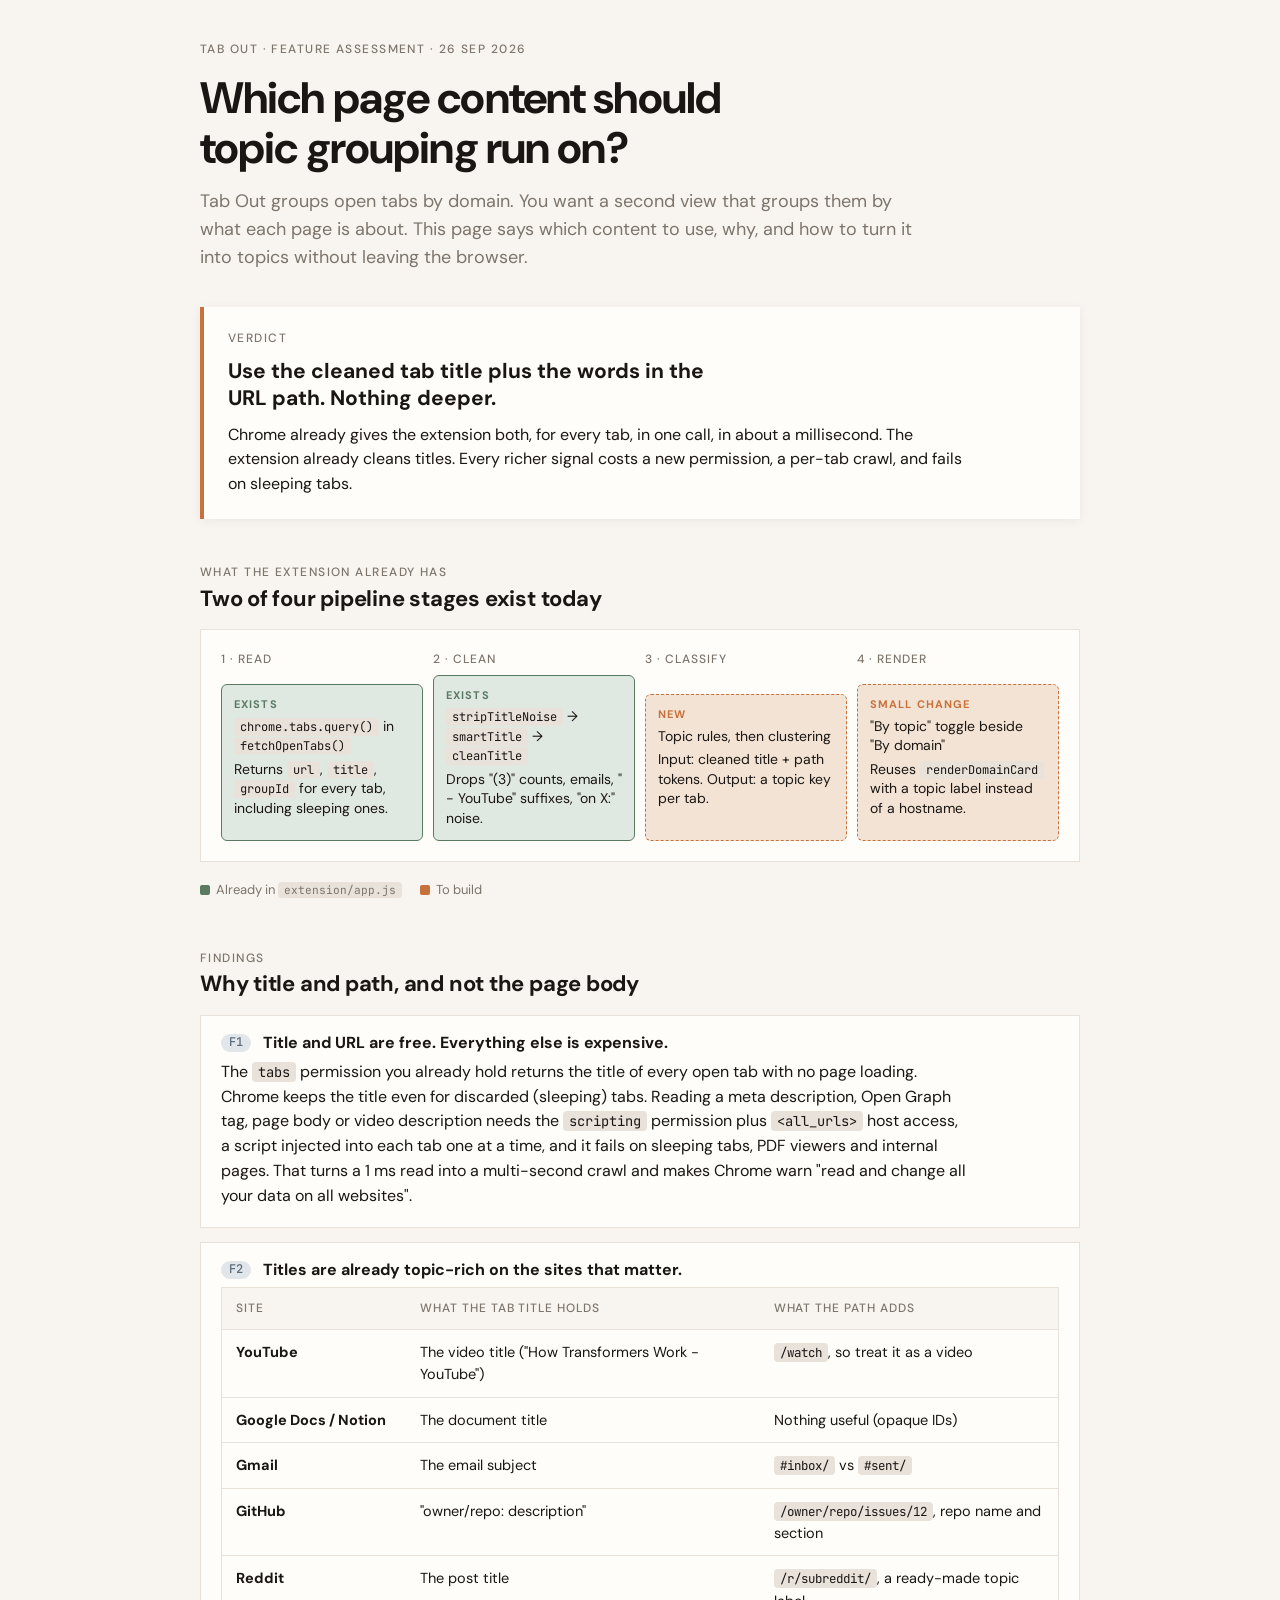
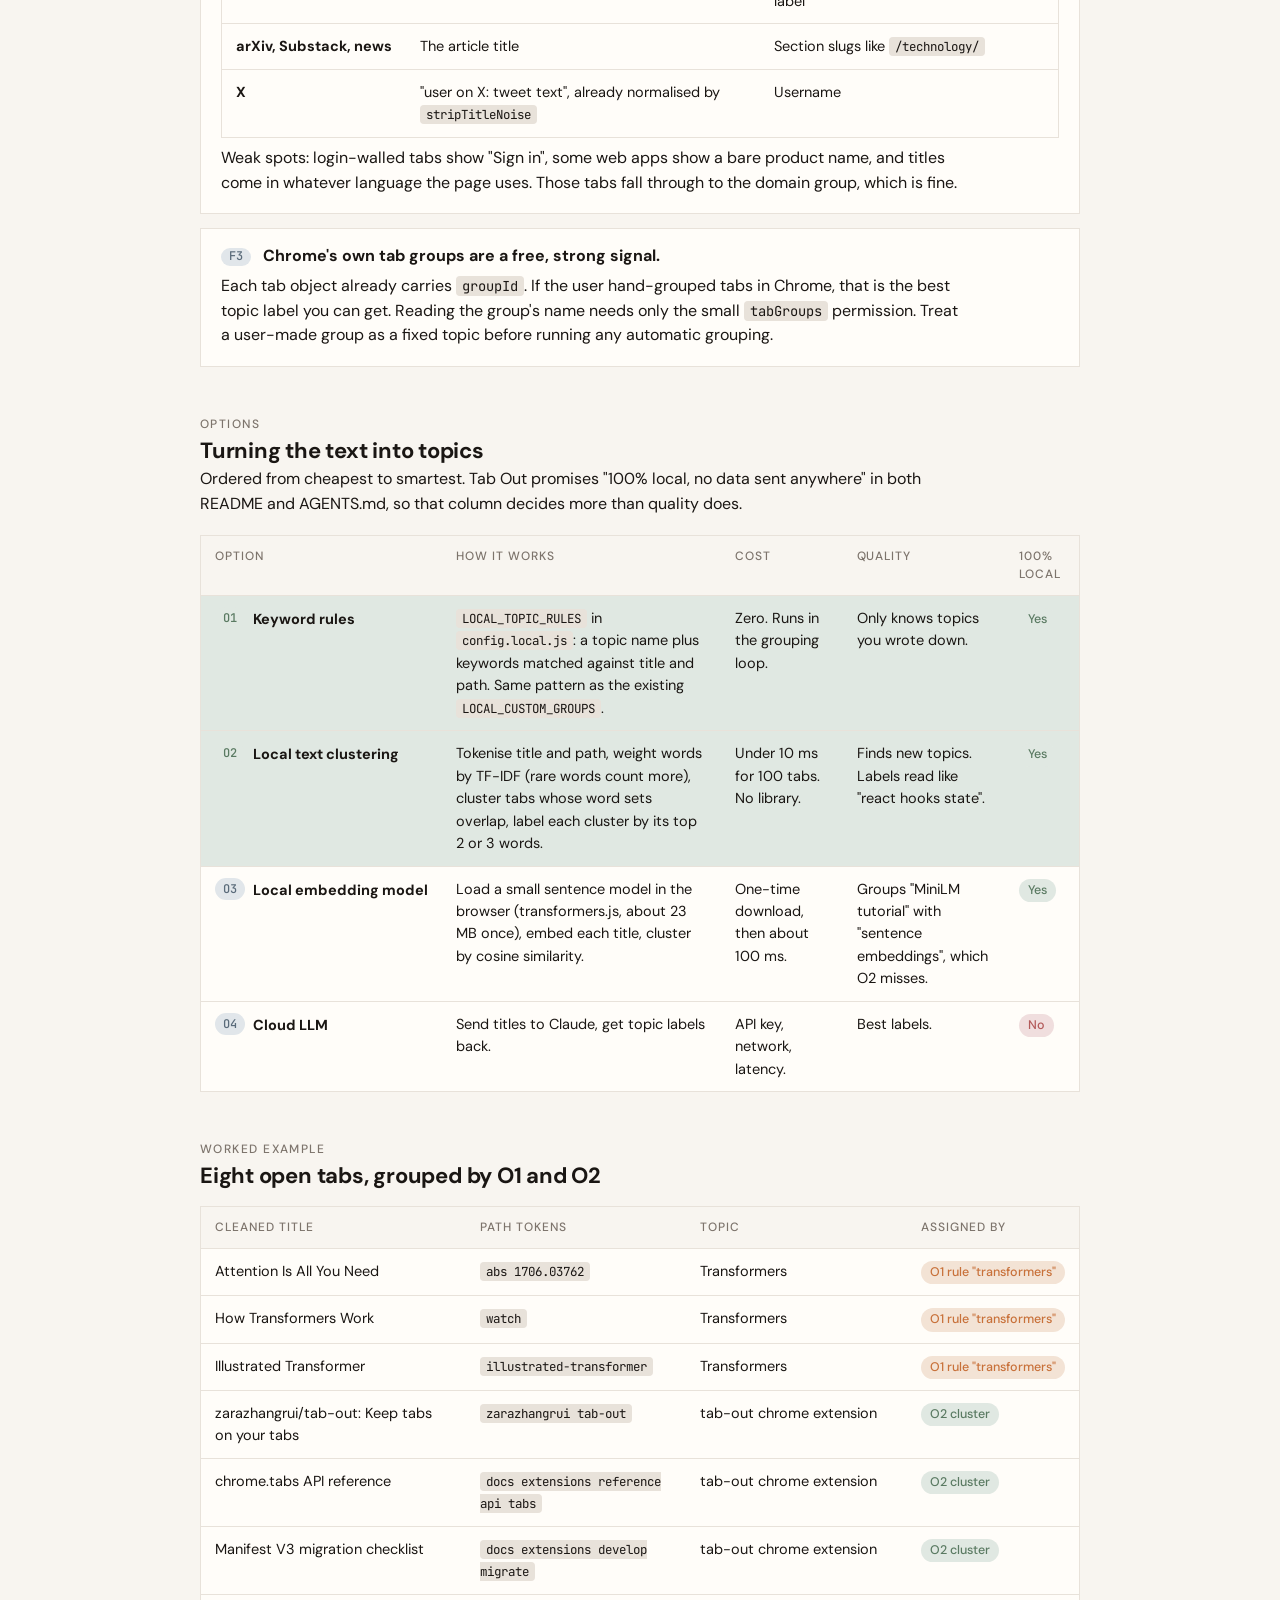
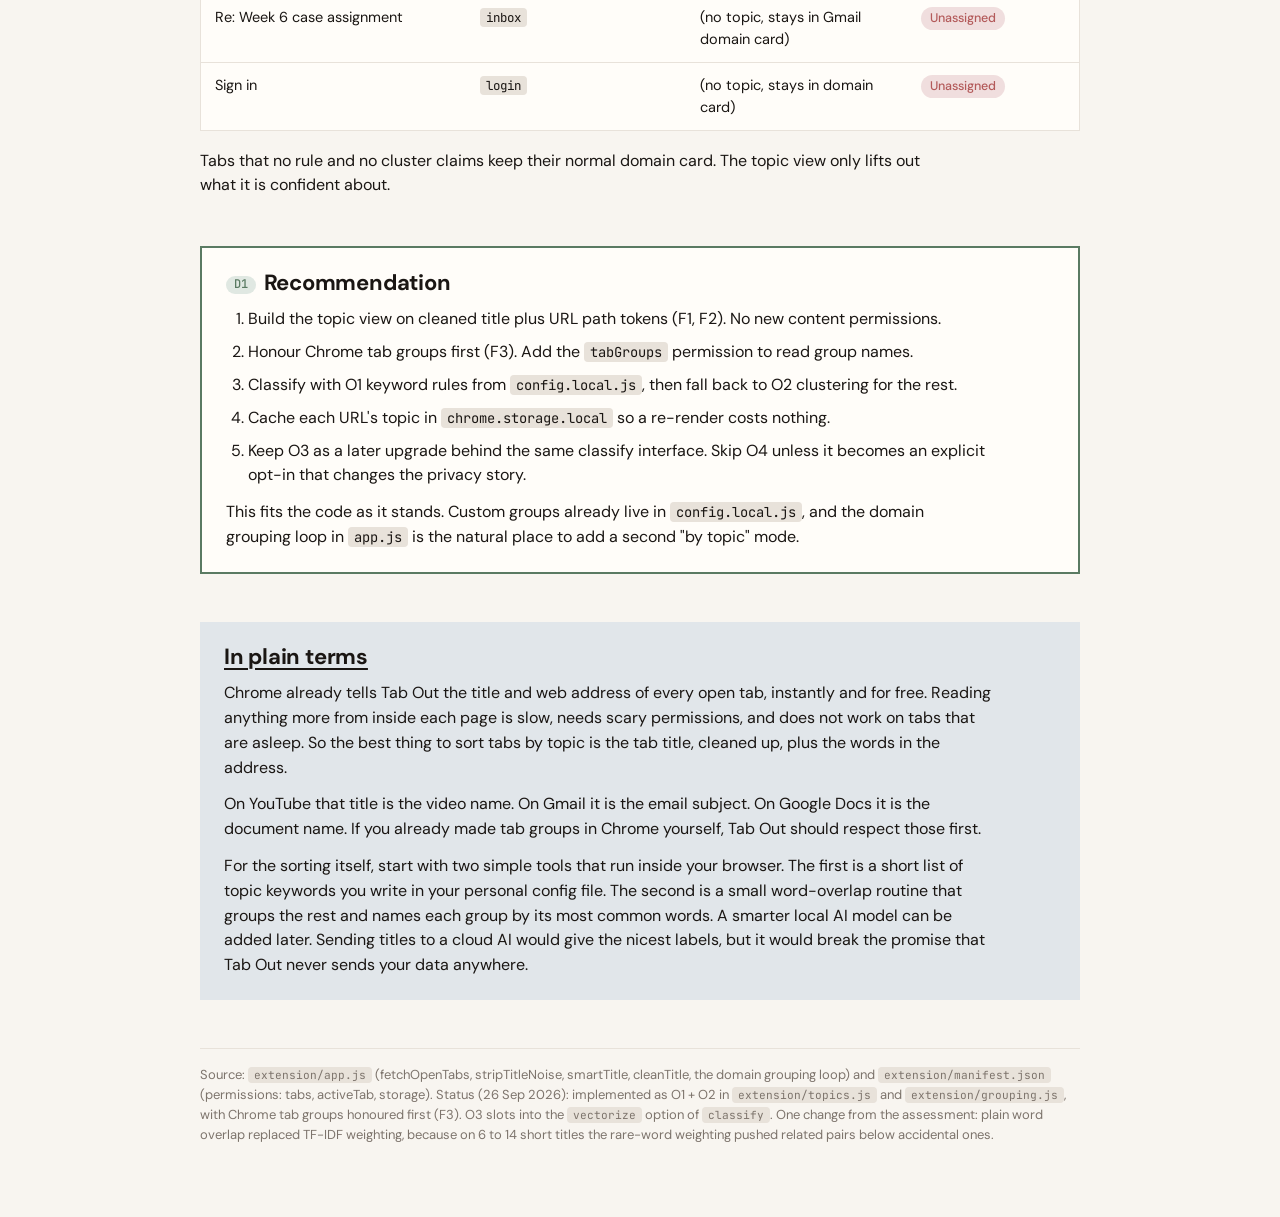
==== docs/topic-grouping-assessment.html @ 9235a344 "feat: by-topic view with Chrome tab groups, keyword rules and title clustering Adds a "By domain / B" ====
<!doctype html>
<html lang="en">
<head>
<meta charset="utf-8">
<meta name="viewport" content="width=device-width, initial-scale=1, viewport-fit=cover">
<title>Tab Out Topic Grouping</title>
<link rel="stylesheet" href="https://fonts.googleapis.com/css2?family=DM+Sans:ital,opsz,wght@0,9..40,400;0,9..40,500;0,9..40,700;1,9..40,400&family=JetBrains+Mono:wght@400;500&display=swap">
<style>
  :root {
    --ink: #1a1613;
    --paper: #f8f5f0;
    --card: #fffdf9;
    --warm-gray: #e8e2da;
    --muted: #7d746c;
    --amber: #c8713a;
    --sage: #5a7a62;
    --slate: #5a6b7a;
    --rose: #b35a5a;
    --amber-soft: #f3e3d5;
    --sage-soft: #e0e8e2;
    --rose-soft: #f0dede;
    --slate-soft: #e1e6ea;
    --shadow: rgba(26, 22, 19, 0.06);
  }
  @media (prefers-color-scheme: dark) {
    :root:not([data-theme="light"]) {
      color-scheme: dark;
      --ink: #ece6dd;
      --paper: #17140f;
      --card: #211c16;
      --warm-gray: #37302a;
      --muted: #a0968c;
      --amber: #e0925b;
      --sage: #86a88f;
      --slate: #8fa2b3;
      --rose: #d27a7a;
      --amber-soft: #3a2a1d;
      --sage-soft: #1f2b22;
      --rose-soft: #3a2323;
      --slate-soft: #232b32;
      --shadow: rgba(0, 0, 0, 0.35);
    }
  }
  :root[data-theme="dark"] {
    color-scheme: dark;
    --ink: #ece6dd;
    --paper: #17140f;
    --card: #211c16;
    --warm-gray: #37302a;
    --muted: #a0968c;
    --amber: #e0925b;
    --sage: #86a88f;
    --slate: #8fa2b3;
    --rose: #d27a7a;
    --amber-soft: #3a2a1d;
    --sage-soft: #1f2b22;
    --rose-soft: #3a2323;
    --slate-soft: #232b32;
    --shadow: rgba(0, 0, 0, 0.35);
  }

  body {
    margin: 0;
    background: var(--paper);
    color: var(--ink);
    font-family: 'DM Sans', system-ui, -apple-system, 'Segoe UI', sans-serif;
    font-size: 16px;
    line-height: 1.55;
    -webkit-font-smoothing: antialiased;
  }
  .wrap {
    max-width: 880px;
    margin: 0 auto;
    padding-block: 40px 72px;
    padding-inline: 20px;
  }
  h1, h2, h3 { text-wrap: balance; line-height: 1.15; margin: 0; }
  h1 { font-size: clamp(30px, 5vw, 44px); font-weight: 700; letter-spacing: -0.02em; }
  h2 { font-size: 22px; font-weight: 700; letter-spacing: -0.01em; }
  h3 { font-size: 16px; font-weight: 700; }
  p { margin: 0; max-width: 68ch; }
  code, .mono {
    font-family: 'JetBrains Mono', ui-monospace, SFMono-Regular, Menlo, monospace;
    font-size: 0.86em;
  }
  code { background: var(--warm-gray); padding: 1px 6px; border-radius: 4px; }
  .eyebrow {
    font-size: 12px; font-weight: 500; letter-spacing: 0.12em; text-transform: uppercase;
    color: var(--muted);
  }
  header { display: grid; gap: 14px; margin-bottom: 36px; }
  header p.lede { font-size: 18px; color: var(--muted); max-width: 60ch; }

  .verdict {
    background: var(--card);
    border-left: 4px solid var(--amber);
    box-shadow: 0 2px 10px var(--shadow);
    padding: 22px 24px;
    display: grid; gap: 10px;
    margin-bottom: 44px;
  }
  .verdict .big { font-size: 21px; font-weight: 700; line-height: 1.3; max-width: 32ch; }

  section { display: grid; gap: 18px; margin-bottom: 48px; }
  .sec-head { display: grid; gap: 4px; }

  .code-tag {
    display: inline-block; font-family: 'JetBrains Mono', monospace; font-size: 12px; font-weight: 500;
    padding: 2px 8px; border-radius: 999px; background: var(--slate-soft); color: var(--slate);
    margin-right: 8px; vertical-align: 2px;
  }
  .code-tag.amber { background: var(--amber-soft); color: var(--amber); }
  .code-tag.sage  { background: var(--sage-soft);  color: var(--sage); }

  .findings { display: grid; gap: 14px; }
  .finding {
    display: grid; gap: 8px;
    padding: 18px 20px; background: var(--card);
    border: 1px solid var(--warm-gray);
  }
  .finding h3 { display: flex; align-items: center; flex-wrap: wrap; gap: 4px; }

  /* pipeline diagram */
  .pipe {
    display: grid; grid-template-columns: repeat(4, minmax(0, 1fr)); gap: 10px;
    padding: 20px; background: var(--card); border: 1px solid var(--warm-gray);
    overflow-x: auto;
  }
  .step { display: grid; gap: 6px; min-width: 0; }
  .step .n { font-size: 12px; color: var(--muted); font-weight: 500; letter-spacing: 0.08em; text-transform: uppercase; }
  .step .box {
    padding: 12px; border-radius: 6px; font-size: 14px; line-height: 1.4;
    background: var(--paper); border: 1px solid var(--warm-gray);
    min-height: 92px; display: grid; align-content: start; gap: 4px;
  }
  .step .box.have { border-color: var(--sage); background: var(--sage-soft); }
  .step .box.new  { border-color: var(--amber); background: var(--amber-soft); border-style: dashed; }
  .step .tag { font-size: 11px; font-weight: 700; letter-spacing: 0.1em; text-transform: uppercase; }
  .step .box.have .tag { color: var(--sage); }
  .step .box.new  .tag { color: var(--amber); }
  .legend { display: flex; gap: 18px; flex-wrap: wrap; font-size: 13px; color: var(--muted); }
  .legend span::before { content: ''; display: inline-block; width: 10px; height: 10px; border-radius: 2px; margin-right: 6px; vertical-align: -1px; }
  .legend .h::before { background: var(--sage); }
  .legend .w::before { background: var(--amber); }

  /* title examples table */
  .tbl-wrap { overflow-x: auto; border: 1px solid var(--warm-gray); background: var(--card); }
  table { border-collapse: collapse; width: 100%; font-size: 14.5px; }
  th, td { text-align: left; padding: 11px 14px; border-bottom: 1px solid var(--warm-gray); vertical-align: top; }
  th { font-size: 12px; letter-spacing: 0.08em; text-transform: uppercase; color: var(--muted); font-weight: 500; background: var(--paper); }
  tr:last-child td { border-bottom: 0; }
  td.k { font-weight: 700; white-space: nowrap; }
  .pill { display: inline-block; padding: 2px 9px; border-radius: 999px; font-size: 12.5px; font-weight: 500; white-space: nowrap; }
  .pill.yes { background: var(--sage-soft); color: var(--sage); }
  .pill.no  { background: var(--rose-soft); color: var(--rose); }
  .pill.mid { background: var(--amber-soft); color: var(--amber); }
  .rec td { background: var(--sage-soft); }

  .decision {
    background: var(--card); border: 2px solid var(--sage);
    padding: 22px 24px; display: grid; gap: 12px;
  }
  .decision ol { margin: 0; padding-left: 22px; display: grid; gap: 8px; }
  .decision li { max-width: 68ch; }

  .plain {
    background: var(--slate-soft); padding: 22px 24px; display: grid; gap: 12px;
  }
  .plain h2 { text-decoration: underline; text-decoration-thickness: 2px; text-underline-offset: 4px; }
  .plain p { max-width: 70ch; }

  .foot { font-size: 13px; color: var(--muted); border-top: 1px solid var(--warm-gray); padding-top: 16px; }

  @media (max-width: 620px) {
    .pipe { grid-template-columns: 1fr 1fr; }
  }
</style>
</head>
<body>
<div class="wrap">
  <header>
    <div class="eyebrow">Tab Out · feature assessment · 26 Sep 2026</div>
    <h1>Which page content should topic grouping run on?</h1>
    <p class="lede">Tab Out groups open tabs by domain. You want a second view that groups them by what each page is about. This page says which content to use, why, and how to turn it into topics without leaving the browser.</p>
  </header>

  <div class="verdict">
    <div class="eyebrow">Verdict</div>
    <div class="big">Use the cleaned tab title plus the words in the URL path. Nothing deeper.</div>
    <p>Chrome already gives the extension both, for every tab, in one call, in about a millisecond. The extension already cleans titles. Every richer signal costs a new permission, a per-tab crawl, and fails on sleeping tabs.</p>
  </div>

  <section>
    <div class="sec-head">
      <div class="eyebrow">What the extension already has</div>
      <h2>Two of four pipeline stages exist today</h2>
    </div>
    <div class="pipe">
      <div class="step">
        <div class="n">1 · Read</div>
        <div class="box have">
          <span class="tag">Exists</span>
          <span><code>chrome.tabs.query()</code> in <code>fetchOpenTabs()</code></span>
          <span>Returns <code>url</code>, <code>title</code>, <code>groupId</code> for every tab, including sleeping ones.</span>
        </div>
      </div>
      <div class="step">
        <div class="n">2 · Clean</div>
        <div class="box have">
          <span class="tag">Exists</span>
          <span><code>stripTitleNoise</code> → <code>smartTitle</code> → <code>cleanTitle</code></span>
          <span>Drops "(3)" counts, emails, " - YouTube" suffixes, "on X:" noise.</span>
        </div>
      </div>
      <div class="step">
        <div class="n">3 · Classify</div>
        <div class="box new">
          <span class="tag">New</span>
          <span>Topic rules, then clustering</span>
          <span>Input: cleaned title + path tokens. Output: a topic key per tab.</span>
        </div>
      </div>
      <div class="step">
        <div class="n">4 · Render</div>
        <div class="box new">
          <span class="tag">Small change</span>
          <span>"By topic" toggle beside "By domain"</span>
          <span>Reuses <code>renderDomainCard</code> with a topic label instead of a hostname.</span>
        </div>
      </div>
    </div>
    <div class="legend"><span class="h">Already in <code>extension/app.js</code></span><span class="w">To build</span></div>
  </section>

  <section>
    <div class="sec-head">
      <div class="eyebrow">Findings</div>
      <h2>Why title and path, and not the page body</h2>
    </div>
    <div class="findings">
      <div class="finding">
        <h3><span class="code-tag">F1</span> Title and URL are free. Everything else is expensive.</h3>
        <p>The <code>tabs</code> permission you already hold returns the title of every open tab with no page loading. Chrome keeps the title even for discarded (sleeping) tabs. Reading a meta description, Open Graph tag, page body or video description needs the <code>scripting</code> permission plus <code>&lt;all_urls&gt;</code> host access, a script injected into each tab one at a time, and it fails on sleeping tabs, PDF viewers and internal pages. That turns a 1 ms read into a multi-second crawl and makes Chrome warn "read and change all your data on all websites".</p>
      </div>
      <div class="finding">
        <h3><span class="code-tag">F2</span> Titles are already topic-rich on the sites that matter.</h3>
        <div class="tbl-wrap">
          <table>
            <thead><tr><th>Site</th><th>What the tab title holds</th><th>What the path adds</th></tr></thead>
            <tbody>
              <tr><td class="k">YouTube</td><td>The video title ("How Transformers Work - YouTube")</td><td><code>/watch</code>, so treat it as a video</td></tr>
              <tr><td class="k">Google Docs / Notion</td><td>The document title</td><td>Nothing useful (opaque IDs)</td></tr>
              <tr><td class="k">Gmail</td><td>The email subject</td><td><code>#inbox/</code> vs <code>#sent/</code></td></tr>
              <tr><td class="k">GitHub</td><td>"owner/repo: description"</td><td><code>/owner/repo/issues/12</code>, repo name and section</td></tr>
              <tr><td class="k">Reddit</td><td>The post title</td><td><code>/r/subreddit/</code>, a ready-made topic label</td></tr>
              <tr><td class="k">arXiv, Substack, news</td><td>The article title</td><td>Section slugs like <code>/technology/</code></td></tr>
              <tr><td class="k">X</td><td>"user on X: tweet text", already normalised by <code>stripTitleNoise</code></td><td>Username</td></tr>
            </tbody>
          </table>
        </div>
        <p>Weak spots: login-walled tabs show "Sign in", some web apps show a bare product name, and titles come in whatever language the page uses. Those tabs fall through to the domain group, which is fine.</p>
      </div>
      <div class="finding">
        <h3><span class="code-tag">F3</span> Chrome's own tab groups are a free, strong signal.</h3>
        <p>Each tab object already carries <code>groupId</code>. If the user hand-grouped tabs in Chrome, that is the best topic label you can get. Reading the group's name needs only the small <code>tabGroups</code> permission. Treat a user-made group as a fixed topic before running any automatic grouping.</p>
      </div>
    </div>
  </section>

  <section>
    <div class="sec-head">
      <div class="eyebrow">Options</div>
      <h2>Turning the text into topics</h2>
      <p>Ordered from cheapest to smartest. Tab Out promises "100% local, no data sent anywhere" in both README and AGENTS.md, so that column decides more than quality does.</p>
    </div>
    <div class="tbl-wrap">
      <table>
        <thead><tr><th>Option</th><th>How it works</th><th>Cost</th><th>Quality</th><th>100% local</th></tr></thead>
        <tbody>
          <tr class="rec">
            <td class="k"><span class="code-tag sage">O1</span>Keyword rules</td>
            <td><code>LOCAL_TOPIC_RULES</code> in <code>config.local.js</code>: a topic name plus keywords matched against title and path. Same pattern as the existing <code>LOCAL_CUSTOM_GROUPS</code>.</td>
            <td>Zero. Runs in the grouping loop.</td>
            <td>Only knows topics you wrote down.</td>
            <td><span class="pill yes">Yes</span></td>
          </tr>
          <tr class="rec">
            <td class="k"><span class="code-tag sage">O2</span>Local text clustering</td>
            <td>Tokenise title and path, weight words by TF-IDF (rare words count more), cluster tabs whose word sets overlap, label each cluster by its top 2 or 3 words.</td>
            <td>Under 10 ms for 100 tabs. No library.</td>
            <td>Finds new topics. Labels read like "react hooks state".</td>
            <td><span class="pill yes">Yes</span></td>
          </tr>
          <tr>
            <td class="k"><span class="code-tag">O3</span>Local embedding model</td>
            <td>Load a small sentence model in the browser (transformers.js, about 23 MB once), embed each title, cluster by cosine similarity.</td>
            <td>One-time download, then about 100 ms.</td>
            <td>Groups "MiniLM tutorial" with "sentence embeddings", which O2 misses.</td>
            <td><span class="pill yes">Yes</span></td>
          </tr>
          <tr>
            <td class="k"><span class="code-tag">O4</span>Cloud LLM</td>
            <td>Send titles to Claude, get topic labels back.</td>
            <td>API key, network, latency.</td>
            <td>Best labels.</td>
            <td><span class="pill no">No</span></td>
          </tr>
        </tbody>
      </table>
    </div>
  </section>

  <section>
    <div class="sec-head">
      <div class="eyebrow">Worked example</div>
      <h2>Eight open tabs, grouped by O1 and O2</h2>
    </div>
    <div class="tbl-wrap">
      <table>
        <thead><tr><th>Cleaned title</th><th>Path tokens</th><th>Topic</th><th>Assigned by</th></tr></thead>
        <tbody>
          <tr><td>Attention Is All You Need</td><td><code>abs 1706.03762</code></td><td>Transformers</td><td><span class="pill mid">O1 rule "transformers"</span></td></tr>
          <tr><td>How Transformers Work</td><td><code>watch</code></td><td>Transformers</td><td><span class="pill mid">O1 rule "transformers"</span></td></tr>
          <tr><td>Illustrated Transformer</td><td><code>illustrated-transformer</code></td><td>Transformers</td><td><span class="pill mid">O1 rule "transformers"</span></td></tr>
          <tr><td>zarazhangrui/tab-out: Keep tabs on your tabs</td><td><code>zarazhangrui tab-out</code></td><td>tab-out chrome extension</td><td><span class="pill yes">O2 cluster</span></td></tr>
          <tr><td>chrome.tabs API reference</td><td><code>docs extensions reference api tabs</code></td><td>tab-out chrome extension</td><td><span class="pill yes">O2 cluster</span></td></tr>
          <tr><td>Manifest V3 migration checklist</td><td><code>docs extensions develop migrate</code></td><td>tab-out chrome extension</td><td><span class="pill yes">O2 cluster</span></td></tr>
          <tr><td>Re: Week 6 case assignment</td><td><code>inbox</code></td><td>(no topic, stays in Gmail domain card)</td><td><span class="pill no">Unassigned</span></td></tr>
          <tr><td>Sign in</td><td><code>login</code></td><td>(no topic, stays in domain card)</td><td><span class="pill no">Unassigned</span></td></tr>
        </tbody>
      </table>
    </div>
    <p>Tabs that no rule and no cluster claims keep their normal domain card. The topic view only lifts out what it is confident about.</p>
  </section>

  <section>
    <div class="decision">
      <h2><span class="code-tag sage">D1</span>Recommendation</h2>
      <ol>
        <li>Build the topic view on cleaned title plus URL path tokens (F1, F2). No new content permissions.</li>
        <li>Honour Chrome tab groups first (F3). Add the <code>tabGroups</code> permission to read group names.</li>
        <li>Classify with O1 keyword rules from <code>config.local.js</code>, then fall back to O2 clustering for the rest.</li>
        <li>Cache each URL's topic in <code>chrome.storage.local</code> so a re-render costs nothing.</li>
        <li>Keep O3 as a later upgrade behind the same classify interface. Skip O4 unless it becomes an explicit opt-in that changes the privacy story.</li>
      </ol>
      <p>This fits the code as it stands. Custom groups already live in <code>config.local.js</code>, and the domain grouping loop in <code>app.js</code> is the natural place to add a second "by topic" mode.</p>
    </div>
  </section>

  <section>
    <div class="plain">
      <h2>In plain terms</h2>
      <p>Chrome already tells Tab Out the title and web address of every open tab, instantly and for free. Reading anything more from inside each page is slow, needs scary permissions, and does not work on tabs that are asleep. So the best thing to sort tabs by topic is the tab title, cleaned up, plus the words in the address.</p>
      <p>On YouTube that title is the video name. On Gmail it is the email subject. On Google Docs it is the document name. If you already made tab groups in Chrome yourself, Tab Out should respect those first.</p>
      <p>For the sorting itself, start with two simple tools that run inside your browser. The first is a short list of topic keywords you write in your personal config file. The second is a small word-overlap routine that groups the rest and names each group by its most common words. A smarter local AI model can be added later. Sending titles to a cloud AI would give the nicest labels, but it would break the promise that Tab Out never sends your data anywhere.</p>
    </div>
  </section>

  <div class="foot">Source: <code>extension/app.js</code> (fetchOpenTabs, stripTitleNoise, smartTitle, cleanTitle, the domain grouping loop) and <code>extension/manifest.json</code> (permissions: tabs, activeTab, storage). Status (26 Sep 2026): implemented as O1 + O2 in <code>extension/topics.js</code> and <code>extension/grouping.js</code>, with Chrome tab groups honoured first (F3). O3 slots into the <code>vectorize</code> option of <code>classify</code>. One change from the assessment: plain word overlap replaced TF-IDF weighting, because on 6 to 14 short titles the rare-word weighting pushed related pairs below accidental ones.</div>
</div>

</body>
</html>
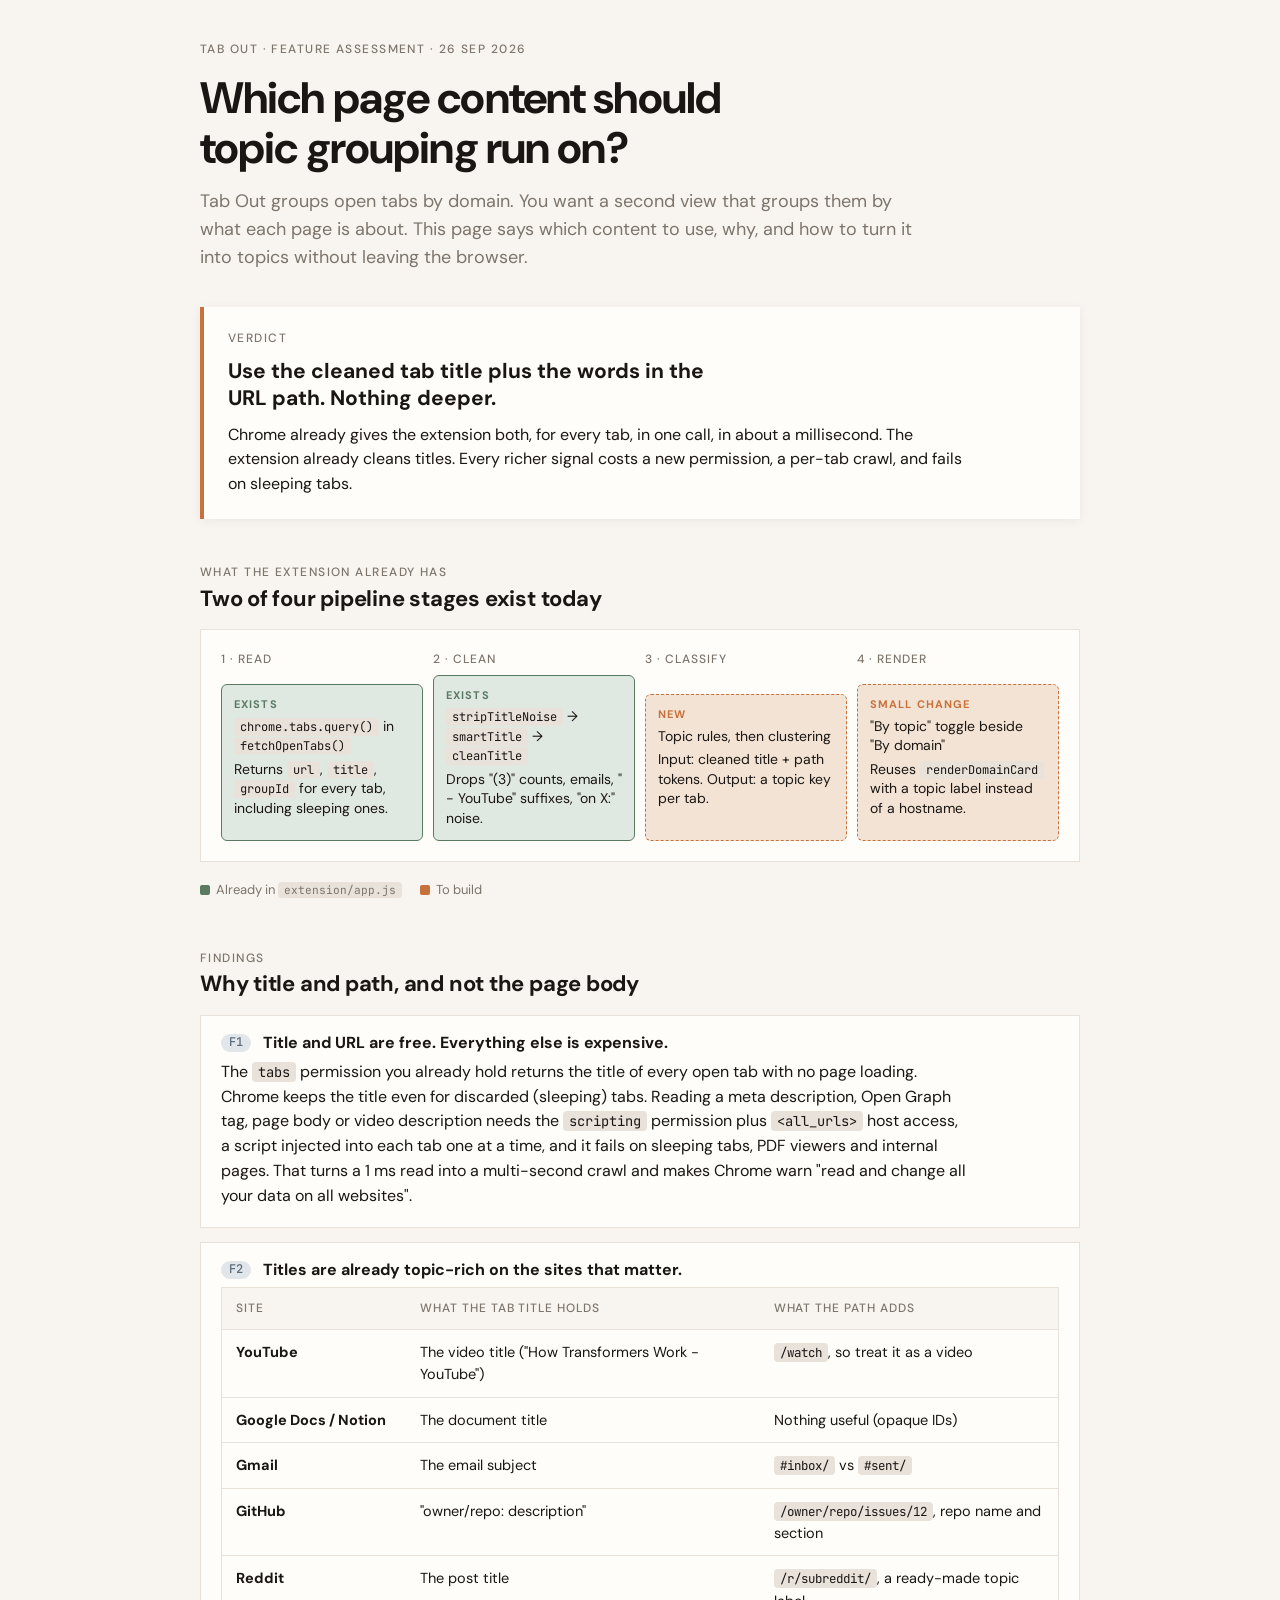
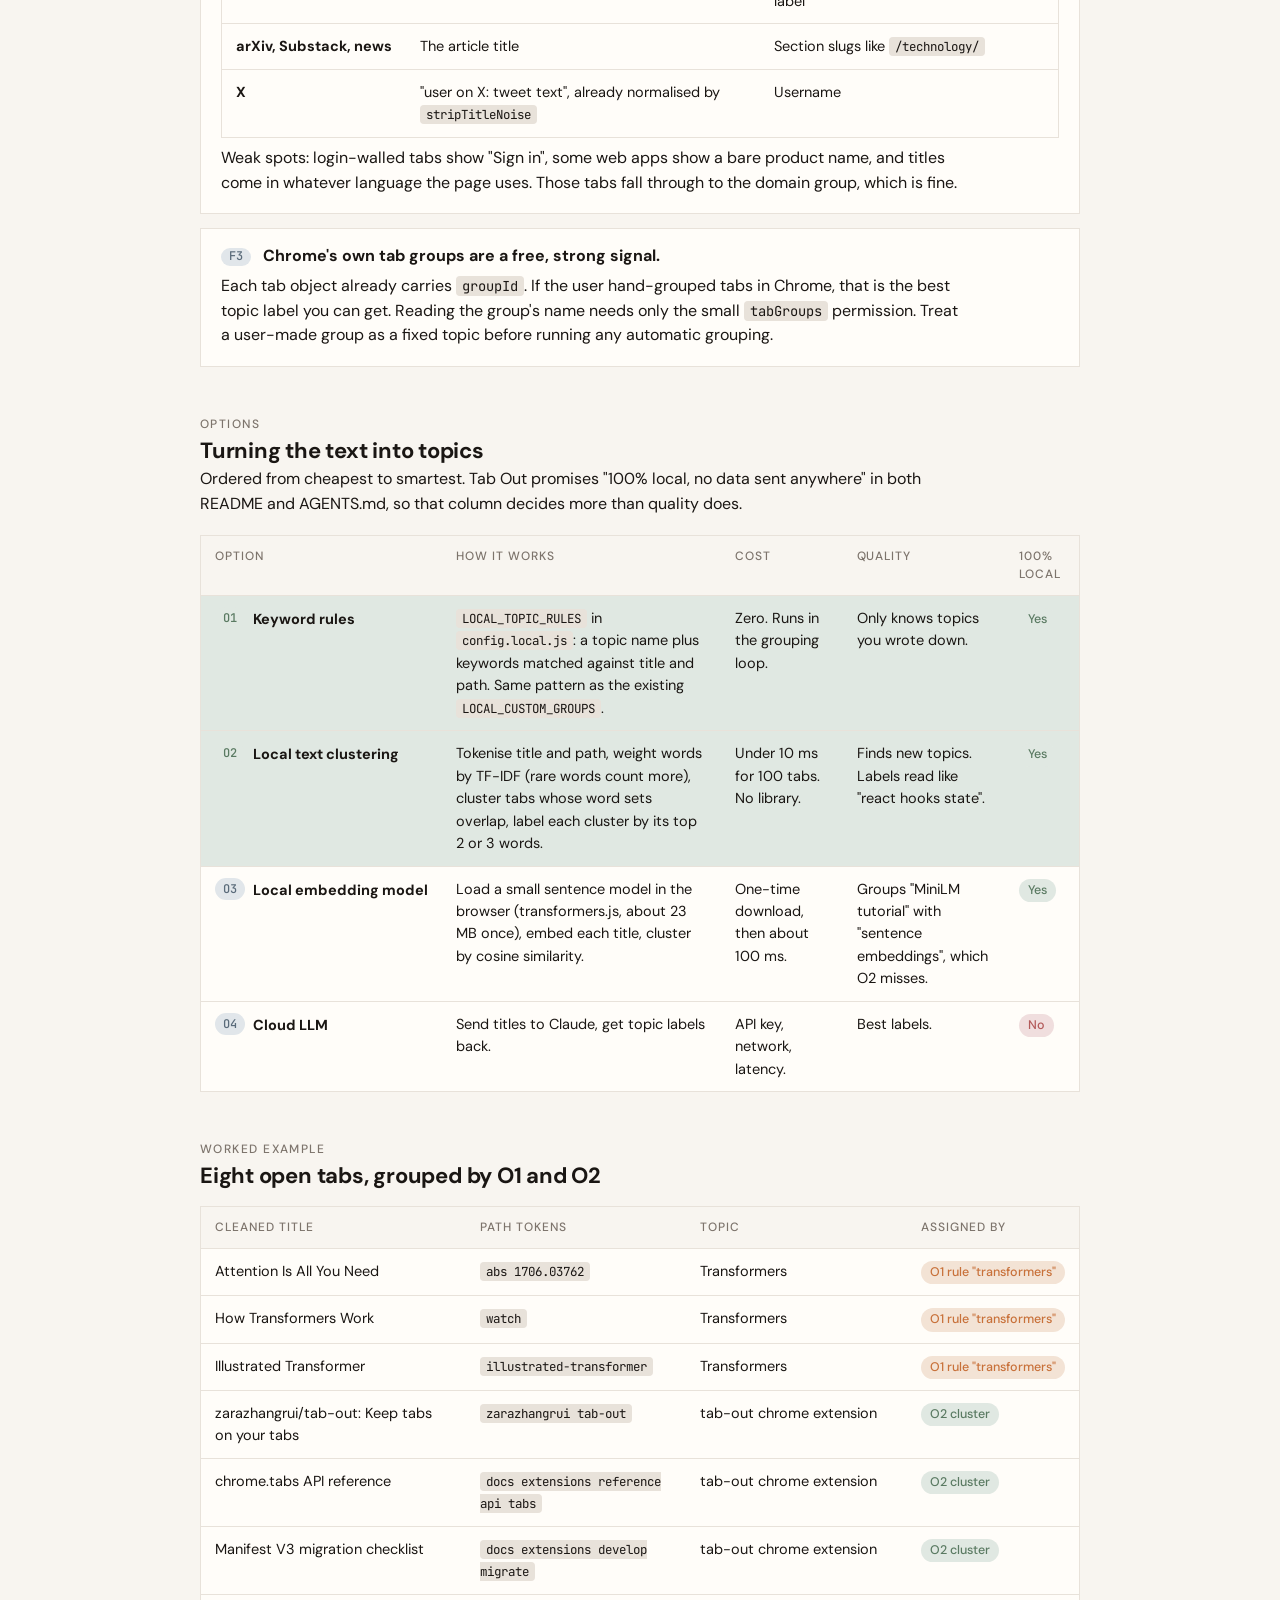
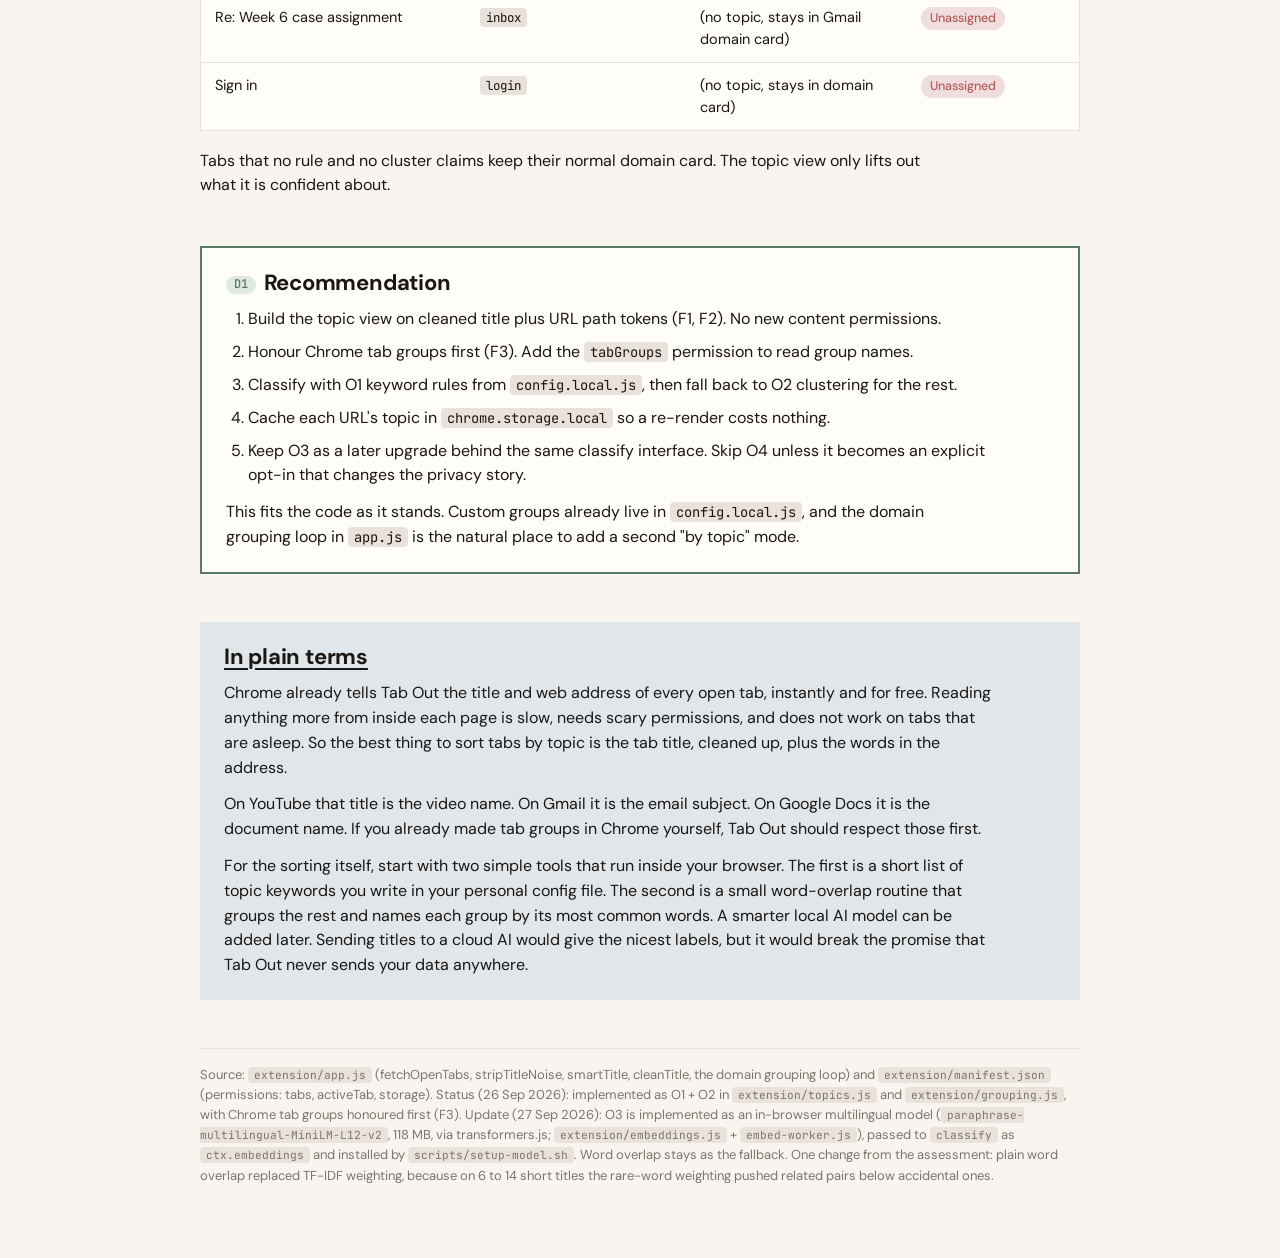
==== commit 24cd0b94: "feat: group topics by meaning with an in-browser multilingual model The "By topic" view's automatic " ====
--- a/docs/topic-grouping-assessment.html
+++ b/docs/topic-grouping-assessment.html
@@ -356,7 +356,7 @@
     </div>
   </section>
 
-  <div class="foot">Source: <code>extension/app.js</code> (fetchOpenTabs, stripTitleNoise, smartTitle, cleanTitle, the domain grouping loop) and <code>extension/manifest.json</code> (permissions: tabs, activeTab, storage). Status (26 Sep 2026): implemented as O1 + O2 in <code>extension/topics.js</code> and <code>extension/grouping.js</code>, with Chrome tab groups honoured first (F3). O3 slots into the <code>vectorize</code> option of <code>classify</code>. One change from the assessment: plain word overlap replaced TF-IDF weighting, because on 6 to 14 short titles the rare-word weighting pushed related pairs below accidental ones.</div>
+  <div class="foot">Source: <code>extension/app.js</code> (fetchOpenTabs, stripTitleNoise, smartTitle, cleanTitle, the domain grouping loop) and <code>extension/manifest.json</code> (permissions: tabs, activeTab, storage). Status (26 Sep 2026): implemented as O1 + O2 in <code>extension/topics.js</code> and <code>extension/grouping.js</code>, with Chrome tab groups honoured first (F3). Update (27 Sep 2026): O3 is implemented as an in-browser multilingual model (<code>paraphrase-multilingual-MiniLM-L12-v2</code>, 118 MB, via transformers.js; <code>extension/embeddings.js</code> + <code>embed-worker.js</code>), passed to <code>classify</code> as <code>ctx.embeddings</code> and installed by <code>scripts/setup-model.sh</code>. Word overlap stays as the fallback. One change from the assessment: plain word overlap replaced TF-IDF weighting, because on 6 to 14 short titles the rare-word weighting pushed related pairs below accidental ones.</div>
 </div>
 
 </body>
